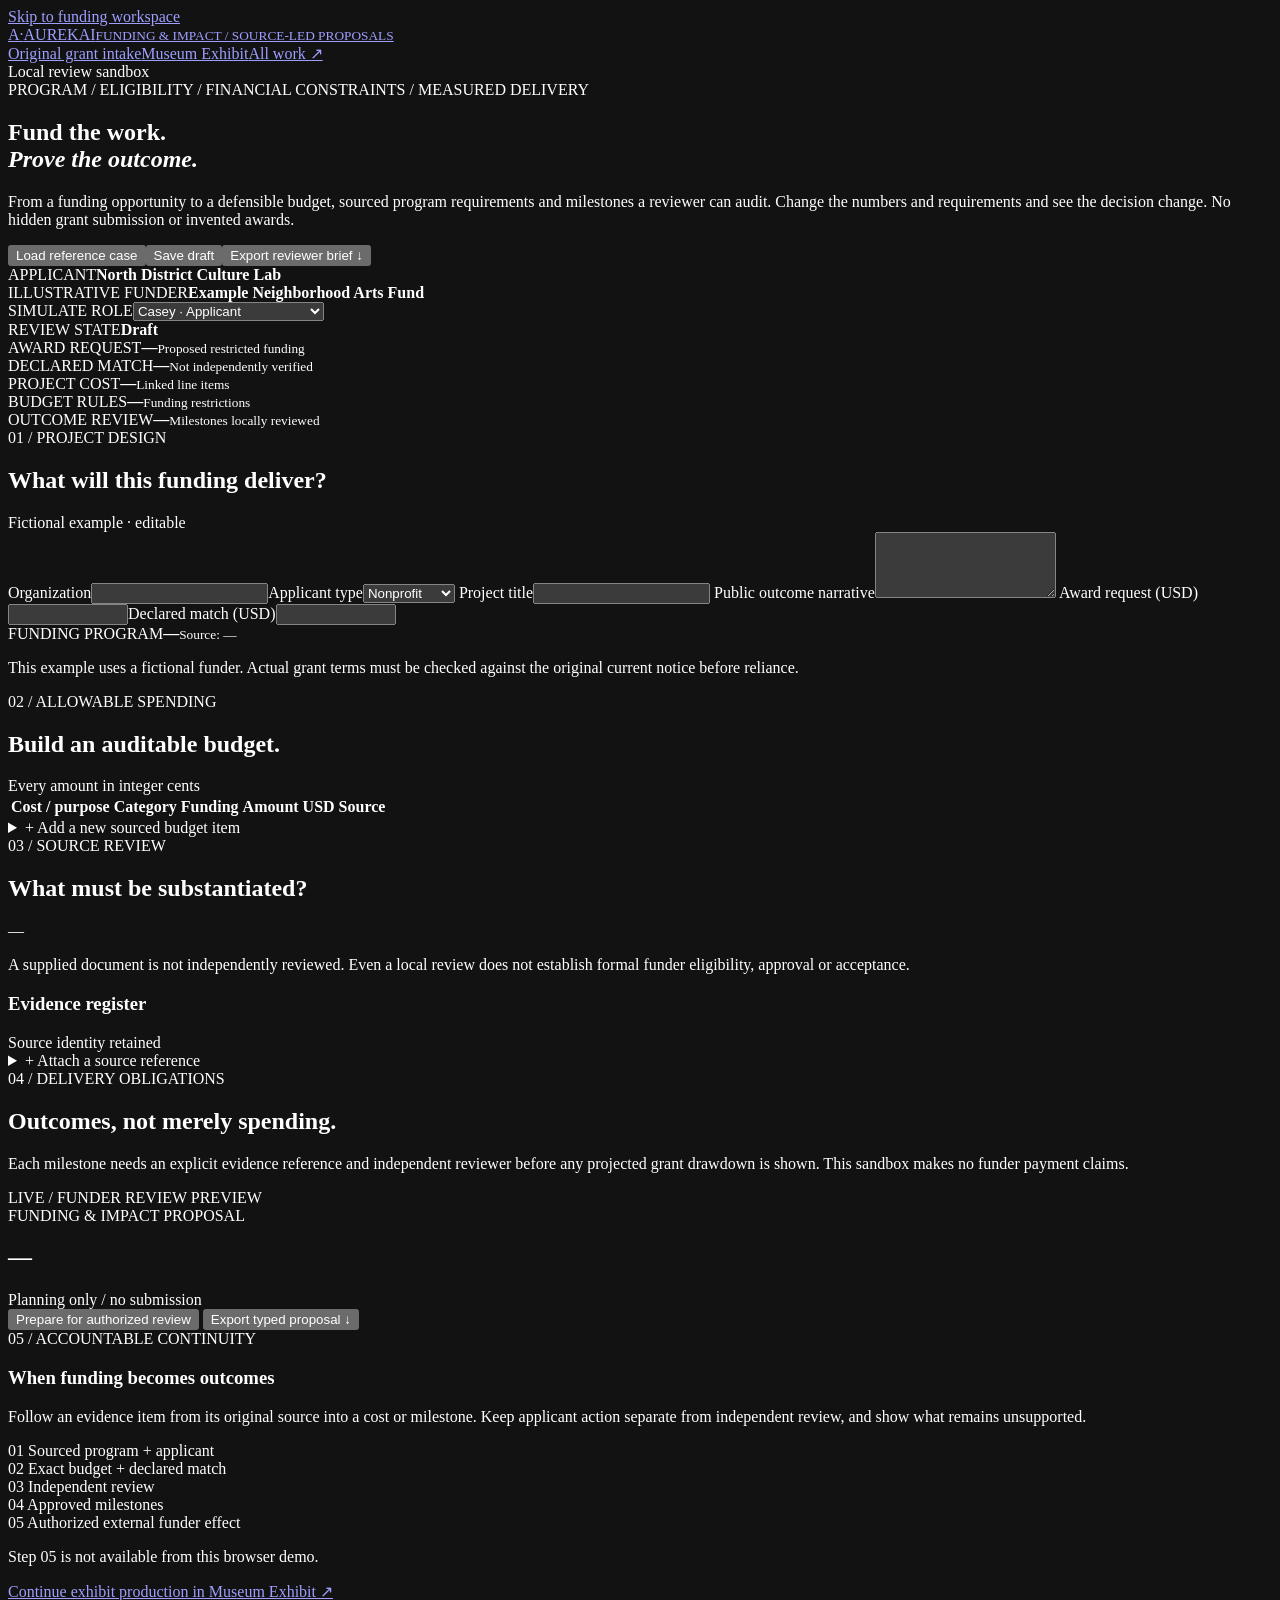
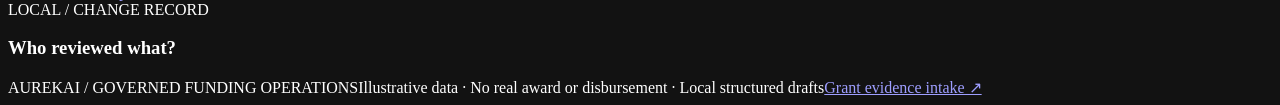
==== site/impact-studio/index.html @ 34d6b3d3 "feat(grant): customer funding and outcomes studio with budget scenario, evidence review and mileston" ====
<!doctype html><html lang="en"><head><meta charset="utf-8"><meta name="viewport" content="width=device-width,initial-scale=1">
<meta name="color-scheme" content="dark"><meta name="description" content="Aurekai Funding & Impact Studio: reconcile grant budgets, source review, match obligations, deliverables, milestones and applicant/funder evidence.">
<link rel="canonical" href="https://nickgonzales76017.github.io/pages-grant-evidence/impact-studio/">
<link rel="stylesheet" href="./studio.css"><script type="module" src="./studio.mjs"></script>
<title>Funding & Impact Studio · Aurekai</title></head><body>
<a class="skip" href="#workspace">Skip to funding workspace</a>
<header class="topbar">
<a href="../" class="brand"><span class="brand-mark">A·</span><span>AUREKAI<small>FUNDING & IMPACT / SOURCE-LED PROPOSALS</small></span></a>
<nav aria-label="Experience navigation"><a href="../">Original grant intake</a><a href="https://nickgonzales76017.github.io/pages-museum-exhibit/">Museum Exhibit</a><a href="https://nickgonzales76017.github.io/bonfyre/#experiences">All work ↗</a></nav>
<span class="state-pill">Local review sandbox</span>
</header>
<main id="workspace">
<section class="intro"><div class="eyebrow">PROGRAM / ELIGIBILITY / FINANCIAL CONSTRAINTS / MEASURED DELIVERY</div>
<div class="hero"><div><h1>Fund the work.<br><em>Prove the outcome.</em></h1>
<p>From a funding opportunity to a defensible budget, sourced program requirements and milestones a reviewer can audit. Change the numbers and requirements and see the decision change. No hidden grant submission or invented awards.</p></div>
<div class="head-actions"><button type="button" class="quiet" id="reset">Load reference case</button><button type="button" class="primary" id="save">Save draft</button><button type="button" class="outline" id="download">Export reviewer brief ↓</button></div></div>
</section>
<section class="identitybar">
<div class="identity-cell"><span>APPLICANT</span><strong id="organization">North District Culture Lab</strong></div>
<div class="identity-cell"><span>ILLUSTRATIVE FUNDER</span><strong id="funder">Example Neighborhood Arts Fund</strong></div>
<div class="identity-cell actor"><label for="actor">SIMULATE ROLE</label><select id="actor"><option value="casey">Casey · Applicant</option><option value="riley">Riley · Independent reviewer</option></select></div>
<div class="identity-cell"><span>REVIEW STATE</span><strong id="caseStatus">Draft</strong></div>
</section>
<section class="stats" aria-label="Funding balance and readiness">
<div class="stat"><span>AWARD REQUEST</span><strong id="requestMetric">—</strong><small>Proposed restricted funding</small></div>
<div class="stat"><span>DECLARED MATCH</span><strong id="matchMetric">—</strong><small>Not independently verified</small></div>
<div class="stat"><span>PROJECT COST</span><strong id="projectMetric">—</strong><small>Linked line items</small></div>
<div class="stat"><span>BUDGET RULES</span><strong id="rulesMetric">—</strong><small>Funding restrictions</small></div>
<div class="stat"><span>OUTCOME REVIEW</span><strong id="milestoneMetric">—</strong><small>Milestones locally reviewed</small></div>
</section>
<div class="editor-grid">
<div class="editor">
<section class="section" id="program">
<div class="section-head"><div><span class="eyebrow">01 / PROJECT DESIGN</span><h2>What will this funding deliver?</h2></div><span class="pill">Fictional example · editable</span></div>
<div class="form two-col">
<label>Organization<input id="applicant" maxlength="160"></label><label>Applicant type<select id="applicantType"><option value="nonprofit">Nonprofit</option><option value="municipality">Municipality</option><option value="individual">Individual</option><option value="business">Business</option><option value="other">Other</option></select></label>
<label class="wide">Project title<input id="title" maxlength="180"></label>
<label class="wide">Public outcome narrative<textarea id="narrative" rows="4" maxlength="3000"></textarea></label>
<label>Award request (USD)<input id="request" type="number" min="0" max="50000000" step=".01"></label><label>Declared match (USD)<input id="match" type="number" min="0" max="50000000" step=".01"></label>
</div>
<div class="program-link"><span>FUNDING PROGRAM</span><strong id="programName">—</strong><small id="programSource">Source: —</small><p>This example uses a fictional funder. Actual grant terms must be checked against the original current notice before reliance.</p></div>
</section>
<section class="section">
<div class="section-head"><div><span class="eyebrow">02 / ALLOWABLE SPENDING</span><h2>Build an auditable budget.</h2></div><span class="head-note">Every amount in integer cents</span></div>
<div class="budget-table-wrap"><table class="budget-table"><thead><tr><th>Cost / purpose</th><th>Category</th><th>Funding</th><th>Amount USD</th><th>Source</th></tr></thead><tbody id="budgetRows"></tbody></table></div>
<details class="add"><summary>+ Add a new sourced budget item</summary>
<form id="budgetForm" class="form two-col">
<label>Item identity<input name="id" pattern="[a-z][a-z0-9-]{2,70}" required placeholder="e.g. accessibility-kit"></label>
<label>Purpose<input name="label" required maxlength="160"></label>
<label>Category<select id="budgetKind" name="kind"></select></label>
<label>Funding stream<select name="funding"><option value="grant">Requested grant</option><option value="match">Declared match</option></select></label>
<label>Estimated cost USD<input name="total" required type="number" min="0" step=".01" value="0"></label>
<label>Cost source URL / fixture<input name="source" maxlength="600" required placeholder="https://…"></label>
<button type="submit" class="primary">Add cost line</button>
</form></details>
<div id="constraintBoard" class="constraints" aria-live="polite"></div>
</section>
<section class="section">
<div class="section-head"><div><span class="eyebrow">03 / SOURCE REVIEW</span><h2>What must be substantiated?</h2></div><span id="missingCount" class="head-note">—</span></div>
<p class="helper">A supplied document is not independently reviewed. Even a local review does not establish formal funder eligibility, approval or acceptance.</p>
<div id="requirements" class="requirement-list"></div>
<div class="evidence-header"><h3>Evidence register</h3><span>Source identity retained</span></div>
<div id="evidenceList" class="evidence-list"></div>
<details class="add"><summary>+ Attach a source reference</summary>
<form id="evidenceForm" class="form two-col"><label>Evidence ID<input name="id" pattern="[a-z][a-z0-9-]{2,70}" required placeholder="ev-audit-1"></label>
<label>Document name<input name="title" required maxlength="180"></label>
<label>Evidence kind<select id="evidenceKind" name="kind"></select></label>
<label>Supports requirement ID<input name="linkTo" maxlength="85" placeholder="e.g. org-status"></label>
<label class="wide">Original source URL<input name="source" maxlength="600" required placeholder="https://…"></label><button class="primary" type="submit">Register source</button></form>
</details>
</section>
<section class="section">
<div class="section-head"><div><span class="eyebrow">04 / DELIVERY OBLIGATIONS</span><h2>Outcomes, not merely spending.</h2></div></div>
<p class="helper">Each milestone needs an explicit evidence reference and independent reviewer before any projected grant drawdown is shown. This sandbox makes no funder payment claims.</p>
<div id="milestones" class="milestones"></div>
</section>
</div>
<aside class="sidebar">
<section class="preview">
<div class="preview-label">LIVE / FUNDER REVIEW PREVIEW</div><div class="paper">
<div class="paper-rule"></div><span class="paper-eyebrow">FUNDING & IMPACT PROPOSAL</span>
<h2 id="paperTitle">—</h2><div id="paperContent"></div>
<footer id="paperFooter">Planning only / no submission</footer>
</div>
<div class="preview-actions"><button class="primary" id="prepare" type="button">Prepare for authorized review</button>
<button id="yaff" class="outline" type="button">Export typed proposal ↓</button></div>
</section>
<section class="flow">
<div class="eyebrow">05 / ACCOUNTABLE CONTINUITY</div><h3>When funding becomes outcomes</h3>
<p>Follow an evidence item from its original source into a cost or milestone. Keep applicant action separate from independent review, and show what remains unsupported.</p>
<div class="flow-line"><span>01</span> Sourced program + applicant</div><div class="flow-line"><span>02</span> Exact budget + declared match</div>
<div class="flow-line"><span>03</span> Independent review</div><div class="flow-line"><span>04</span> Approved milestones</div>
<div class="flow-line"><span>05</span> Authorized external funder effect</div>
<p>Step 05 is not available from this browser demo.</p>
<a href="https://nickgonzales76017.github.io/pages-museum-exhibit/" rel="noopener noreferrer" target="_blank" class="related">Continue exhibit production in Museum Exhibit ↗</a>
</section>
<section class="journal-panel"><div class="eyebrow">LOCAL / CHANGE RECORD</div><h3>Who reviewed what?</h3>
<div id="audit" class="audit"></div></section>
</aside>
</div>
</main>
<footer class="page-foot"><span>AUREKAI / GOVERNED FUNDING OPERATIONS</span><span>Illustrative data · No real award or disbursement · Local structured drafts</span><a href="../">Grant evidence intake ↗</a></footer>
<div class="toast" id="toast" role="status" aria-live="polite"></div>
</body></html>
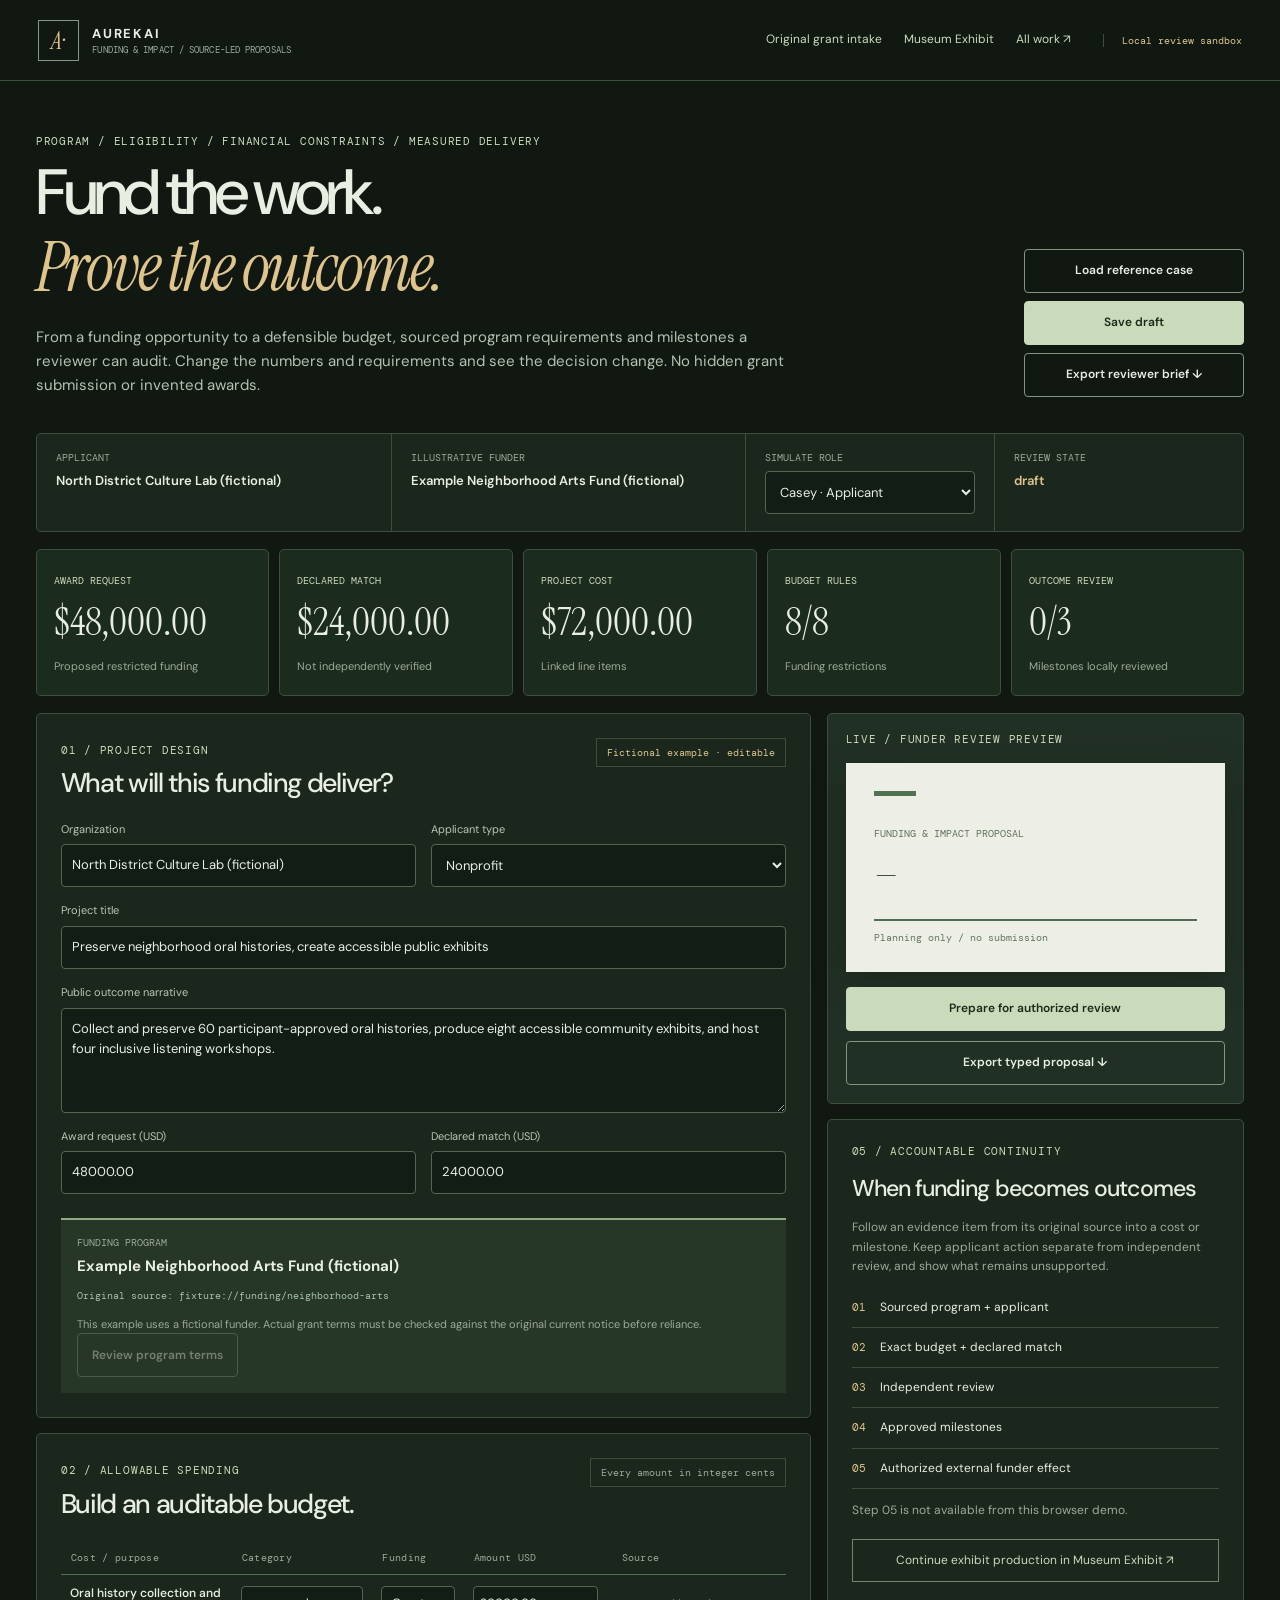
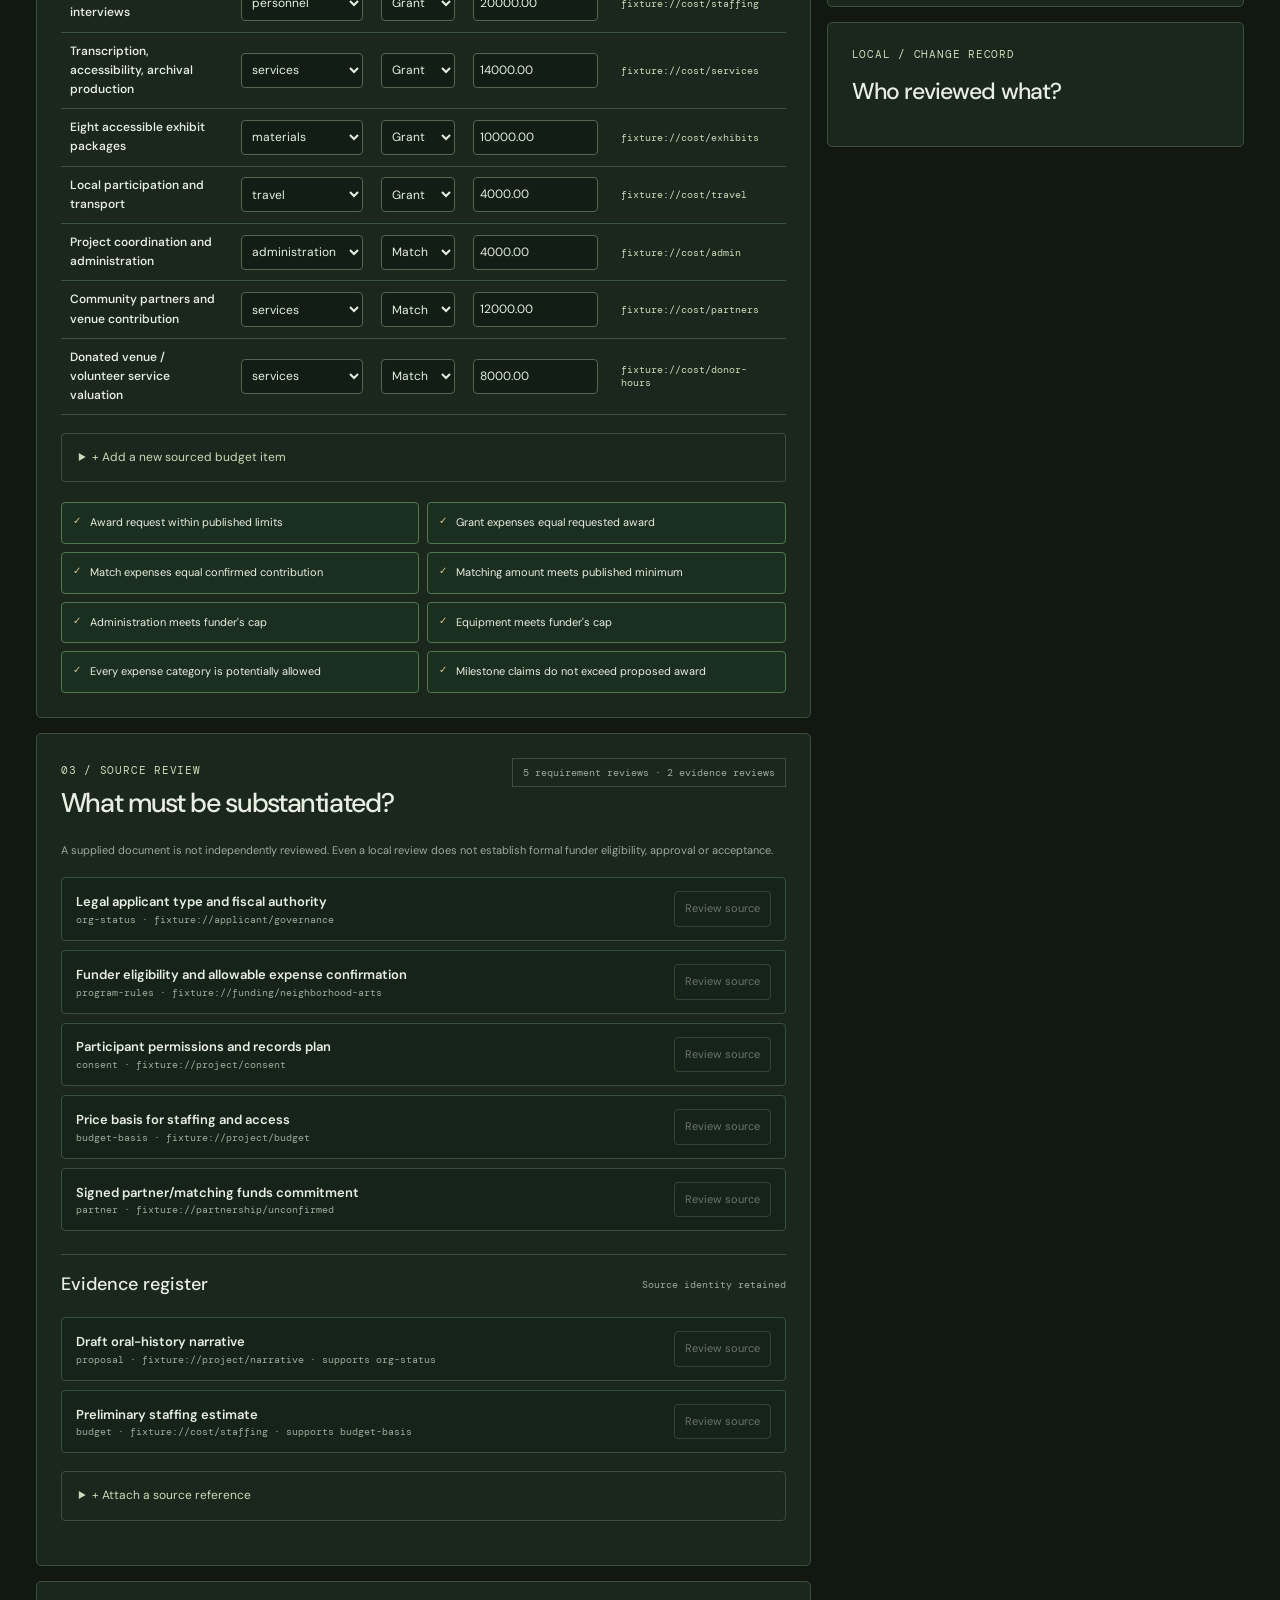
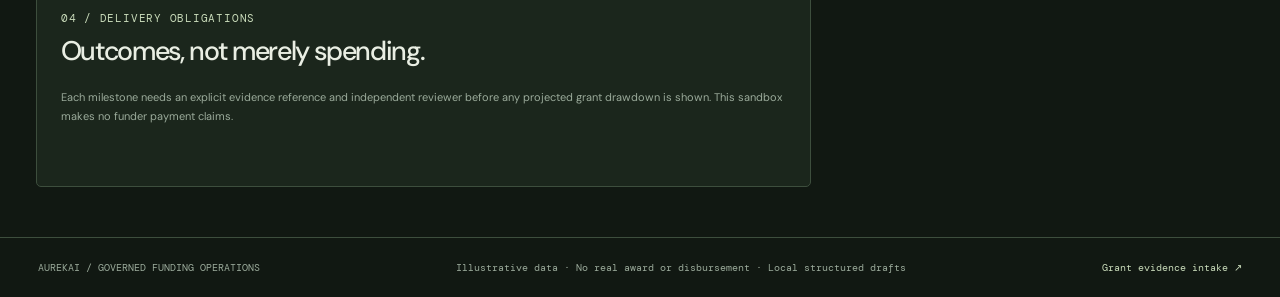
==== commit fe7fa41e: "fix(grant): provide explicit independent review control for the funding notice" ====
--- a/site/impact-studio/index.html
+++ b/site/impact-studio/index.html
@@ -38,7 +38,7 @@
 <label class="wide">Public outcome narrative<textarea id="narrative" rows="4" maxlength="3000"></textarea></label>
 <label>Award request (USD)<input id="request" type="number" min="0" max="50000000" step=".01"></label><label>Declared match (USD)<input id="match" type="number" min="0" max="50000000" step=".01"></label>
 </div>
-<div class="program-link"><span>FUNDING PROGRAM</span><strong id="programName">—</strong><small id="programSource">Source: —</small><p>This example uses a fictional funder. Actual grant terms must be checked against the original current notice before reliance.</p></div>
+<div class="program-link"><span>FUNDING PROGRAM</span><strong id="programName">—</strong><small id="programSource">Source: —</small><p>This example uses a fictional funder. Actual grant terms must be checked against the original current notice before reliance.</p><button id="reviewTerms" type="button" class="outline">Review program terms</button></div>
 </section>
 <section class="section">
 <div class="section-head"><div><span class="eyebrow">02 / ALLOWABLE SPENDING</span><h2>Build an auditable budget.</h2></div><span class="head-note">Every amount in integer cents</span></div>
--- a/site/impact-studio/studio.css
+++ b/site/impact-studio/studio.css
@@ -0,0 +1,14 @@
+@import url('https://fonts.googleapis.com/css2?family=DM+Sans:wght@400;500;600;700&family=DM+Mono:wght@400;500&family=Instrument+Serif:ital@0;1&display=swap');
+:root{color-scheme:dark;--bg:#111812;--ink:#e9eee3;--muted:#9bab9b;--mint:#c9dbba;--gold:#dfc58c;--line:#3d4e3d;--panel:#1b261c;--raised:#253628;--serif:'Instrument Serif',Georgia,serif;--sans:'DM Sans',system-ui,sans-serif;--mono:'DM Mono',monospace}
+*{box-sizing:border-box}body{margin:0;background:var(--bg);color:var(--ink);font:14px/1.6 var(--sans)}a{color:var(--mint);text-decoration:none}a:hover{color:var(--gold)}button,input,select,textarea{font:inherit}button{cursor:pointer}button:disabled{cursor:not-allowed;opacity:.4}input,select,textarea{background:#121e15;border:1px solid #546652;border-radius:4px;min-height:43px;padding:10px;color:var(--ink);font-size:13px;width:100%;max-width:100%}textarea{resize:vertical}input:focus,select:focus,textarea:focus{border-color:var(--gold);outline:none}:focus-visible{outline:2px solid var(--gold);outline-offset:3px}.skip{position:absolute;top:-99px;left:14px;padding:10px;background:#f8eddc;color:#132010}.skip:focus{top:15px}
+.topbar{min-height:81px;padding:15px clamp(20px,3vw,56px);display:flex;align-items:center;gap:32px;border-bottom:1px solid var(--line)}.brand{display:flex;gap:13px;align-items:center;color:var(--ink);font-weight:700;letter-spacing:.13em;font-size:13px}.brand-mark{border:1px solid #839884;height:41px;width:41px;display:grid;place-items:center;font:italic 24px var(--serif);color:var(--gold)}.brand small{display:block;font:9px var(--mono);color:var(--muted);letter-spacing:.01em}.topbar nav{display:flex;gap:22px;margin-left:auto}.topbar nav a{font-size:12px;white-space:nowrap}.state-pill{border-left:1px solid var(--line);padding-left:18px;color:var(--gold);font:10px var(--mono);white-space:nowrap}
+main{max-width:1600px;margin:auto;padding:0 clamp(16px,2.8vw,50px) 50px}.intro{padding:53px 0 36px}.eyebrow,.preview-label{font:11px var(--mono);color:var(--mint);letter-spacing:.07em}.hero{display:flex;gap:24px;align-items:flex-end;justify-content:space-between}.hero h1{font:500 clamp(46px,5vw,74px)/.97 var(--sans);letter-spacing:-.065em;margin:14px 0}.hero h1 em{font:italic 1.04em var(--serif);color:var(--gold);letter-spacing:-.035em}.hero p{max-width:750px;font-size:15px;color:#b4c2b0;margin:0}.head-actions{display:grid;gap:8px;min-width:220px;flex:none}.primary,.outline,.quiet{border:1px solid #839581;border-radius:4px;padding:10px 14px;min-height:44px;font-size:12px;font-weight:600;background:transparent;color:var(--ink);white-space:nowrap}.primary{background:var(--mint);color:#1b291b;border-color:var(--mint)}.primary:hover{background:#e5f2d6}.outline:hover,.quiet:hover{border-color:var(--gold);background:#30432c}
+.identitybar{display:grid;grid-template-columns:1fr 1fr .7fr .7fr;border:1px solid var(--line);background:var(--panel);border-radius:5px}.identity-cell{padding:17px 19px;border-right:1px solid var(--line);display:flex;flex-direction:column;gap:7px}.identity-cell:last-child{border:0}.identity-cell span,.identity-cell label{font:10px var(--mono);color:var(--muted)}.identity-cell strong{font-size:13px;font-weight:600}.identity-cell select{min-width:160px}.identity-cell:last-child strong{color:var(--gold)}.stats{display:grid;grid-template-columns:repeat(5,1fr);gap:10px;margin:17px 0}.stat{border:1px solid var(--line);background:#1b2b1d;padding:18px 17px;border-radius:5px;min-width:0}.stat span{font:10px var(--mono);color:var(--mint)}.stat strong{display:block;font:39px/1.23 var(--serif);margin:8px 0;white-space:nowrap}.stat small{font-size:11px;color:var(--muted)}
+.editor-grid{display:grid;grid-template-columns:minmax(0,1.28fr) minmax(345px,.69fr);align-items:start;gap:16px}.editor{display:grid;gap:15px;min-width:0}.section,.preview,.flow,.journal-panel{border:1px solid var(--line);background:var(--panel);border-radius:5px;padding:24px;min-width:0}.section-head{display:flex;align-items:flex-start;justify-content:space-between;gap:15px;margin-bottom:22px}.section-head h2{font-size:27px;letter-spacing:-.05em;font-weight:500;margin:8px 0 0;line-height:1.13}.pill,.head-note{font:10px var(--mono);border:1px solid var(--line);color:var(--gold);padding:7px 10px;white-space:nowrap}.head-note{color:var(--muted)}.form{display:grid;gap:15px}.two-col{grid-template-columns:repeat(2,minmax(0,1fr))}.form label{font-size:11px;color:#b7c8b4;display:grid;gap:6px}.form .wide{grid-column:1/-1}.program-link{background:#263627;border-top:2px solid #8eab82;margin-top:24px;padding:16px}.program-link span{display:block;font:10px var(--mono);color:var(--muted)}.program-link strong{display:block;margin:5px 0;font-size:15px}.program-link small{font:10px var(--mono);color:#a6c2aa;overflow-wrap:anywhere}.program-link p,.helper{font-size:11px;color:var(--muted);line-height:1.7;margin:9px 0 0}
+.budget-table-wrap{overflow-x:auto}.budget-table{width:100%;border-collapse:collapse;min-width:600px;font-size:12px}.budget-table th{text-align:left;font:10px var(--mono);letter-spacing:.03em;color:var(--muted);border-bottom:1px solid #557055;padding:10px}.budget-table td{border-bottom:1px solid #3d5440;padding:9px;vertical-align:middle}.budget-table td:first-child{font-weight:550;max-width:165px}.budget-table td input,.budget-table td select{font-size:12px;padding:6px;min-height:35px}.budget-table td input[type=number]{max-width:125px}.budget-table td .source{display:block;font:10px var(--mono);max-width:150px;word-break:break-word;color:var(--mint)}.add{border:1px solid var(--line);padding:14px 17px;margin:18px 0 20px;border-radius:4px}.add summary{font-size:12px;color:var(--mint);cursor:pointer}.add .form{padding-top:17px}.add .primary{justify-self:start}.constraints{display:grid;grid-template-columns:1fr 1fr;gap:8px}.constraint{border:1px solid #495d48;border-radius:4px;padding:11px;display:flex;gap:9px;align-items:start;font-size:11px;background:#1b2f21}.constraint.ok{border-color:#527853}.constraint.fail{border-color:#8c5f51;background:#32281e}.constraint i{font-style:normal;font:10px var(--mono);color:var(--gold);flex:none}
+.requirement-list,.evidence-list,.milestones{display:grid;gap:9px;margin:18px 0}.requirement,.evidence,.milestone{display:grid;grid-template-columns:minmax(0,1fr) auto;gap:15px;align-items:center;background:#15231a;border:1px solid #3a503e;padding:13px 14px;border-radius:4px}.requirement strong,.evidence strong,.milestone strong{display:block;font-size:13px;font-weight:600}.requirement small,.evidence small,.milestone small{display:block;font:10px var(--mono);color:var(--muted);overflow-wrap:anywhere}.requirement button,.evidence button,.milestone button{background:transparent;border:1px solid #5e795f;color:var(--ink);border-radius:4px;padding:8px 10px;font-size:11px}.requirement button:hover,.evidence button:hover,.milestone button:hover{border-color:var(--gold)}.reviewed{color:var(--mint)!important}.missing{color:var(--gold)!important}.evidence-header{border-top:1px solid var(--line);margin-top:23px;padding-top:15px;display:flex;justify-content:space-between;align-items:center}.evidence-header h3{font-weight:500;font-size:18px;margin:0}.evidence-header span{font:10px var(--mono);color:var(--muted)}.milestone .amount{color:var(--mint)}.milestone .progress{color:var(--gold)}.milestone input{max-width:230px;margin-top:8px}
+.sidebar{display:grid;gap:15px;position:sticky;top:15px}.preview{background:#213024;padding:18px}.preview-label{margin-bottom:17px}.paper{color:#253629;background:#edeee5;padding:28px;box-shadow:0 8px 38px #0003}.paper-rule{width:42px;height:5px;background:#507252;margin-bottom:25px}.paper-eyebrow{font:10px var(--mono);color:#60735e}.paper h2{font:34px/.98 var(--serif);margin:14px 0 23px;letter-spacing:-.025em}.paper h3{font:10px var(--mono);color:#526857;border-bottom:1px solid #c2c8b9;padding:0 0 7px;margin:23px 0 12px;text-transform:uppercase}.paper p,.paper li{font-size:11px;line-height:1.6}.paper ul{padding-left:17px}.paper .row{display:flex;justify-content:space-between;gap:9px;border-bottom:1px solid #d0d4c7;padding:8px 0;font-size:11px}.paper .row strong{font-weight:600;text-align:right}.paper footer{border-top:2px solid #526d55;margin-top:28px;padding-top:10px;font:10px var(--mono);color:#627662}.preview-actions{display:grid;gap:10px;margin-top:15px}.flow h3,.journal-panel h3{font-size:23px;font-weight:500;letter-spacing:-.04em;margin:12px 0}.flow p,.journal-panel p{font-size:12px;color:var(--muted)}.flow-line{padding:10px 0;border-bottom:1px solid var(--line);font-size:12px}.flow-line span{font:11px var(--mono);color:var(--gold);margin-right:11px}.related{display:block;text-align:center;border:1px solid #708470;padding:11px;margin-top:19px;font-size:12px}.audit{display:grid;gap:8px;max-height:380px;overflow:auto}.entry{border:1px solid #3c5541;background:#14231b;padding:11px;font-size:11px}.entry strong{display:block}.entry small{font:10px var(--mono);color:var(--muted)}.page-foot{display:flex;justify-content:space-between;gap:15px;flex-wrap:wrap;border-top:1px solid var(--line);padding:23px clamp(18px,3vw,50px);font:10px var(--mono);color:var(--muted)}.toast{position:fixed;right:20px;bottom:20px;max-width:min(420px,85vw);opacity:0;transition:opacity .2s;pointer-events:none;background:#d4e2c6;color:#1a2e1e;padding:14px 20px;border-radius:4px;border:1px solid #89a481;font-size:12px;box-shadow:0 12px 45px #0006}.toast.show{opacity:1}
+@media(max-width:1150px){.editor-grid{grid-template-columns:1fr}.sidebar{position:static;grid-template-columns:1fr 1fr}.journal-panel{grid-column:1/-1}.topbar nav{gap:10px}.state-pill{display:none}.stat strong{font-size:30px}}
+@media(max-width:790px){.topbar{flex-wrap:wrap}.topbar nav{order:3;width:100%;margin:0;overflow-x:auto}.hero{display:block}.head-actions{margin-top:25px;display:flex;flex-wrap:wrap}.identitybar{grid-template-columns:1fr 1fr}.identity-cell:nth-child(2){border:0}.stats{grid-template-columns:repeat(3,1fr)}.sidebar{grid-template-columns:1fr}.journal-panel{grid-column:auto}}
+@media(max-width:520px){main{padding:0 12px 24px}.intro{padding:30px 0}.hero h1{font-size:45px}.head-actions{display:grid}.stats{grid-template-columns:repeat(2,1fr);gap:7px}.stat{padding:13px}.stat strong{font-size:27px}.identitybar{grid-template-columns:1fr}.identity-cell{border:0;border-bottom:1px solid var(--line)}.section{padding:17px}.section-head h2{font-size:24px}.two-col,.constraints{grid-template-columns:1fr}.form .wide{grid-column:1}.paper{padding:22px}.paper h2{font-size:30px}}
+@media(prefers-reduced-motion:reduce){*{scroll-behavior:auto!important;transition:none!important}}
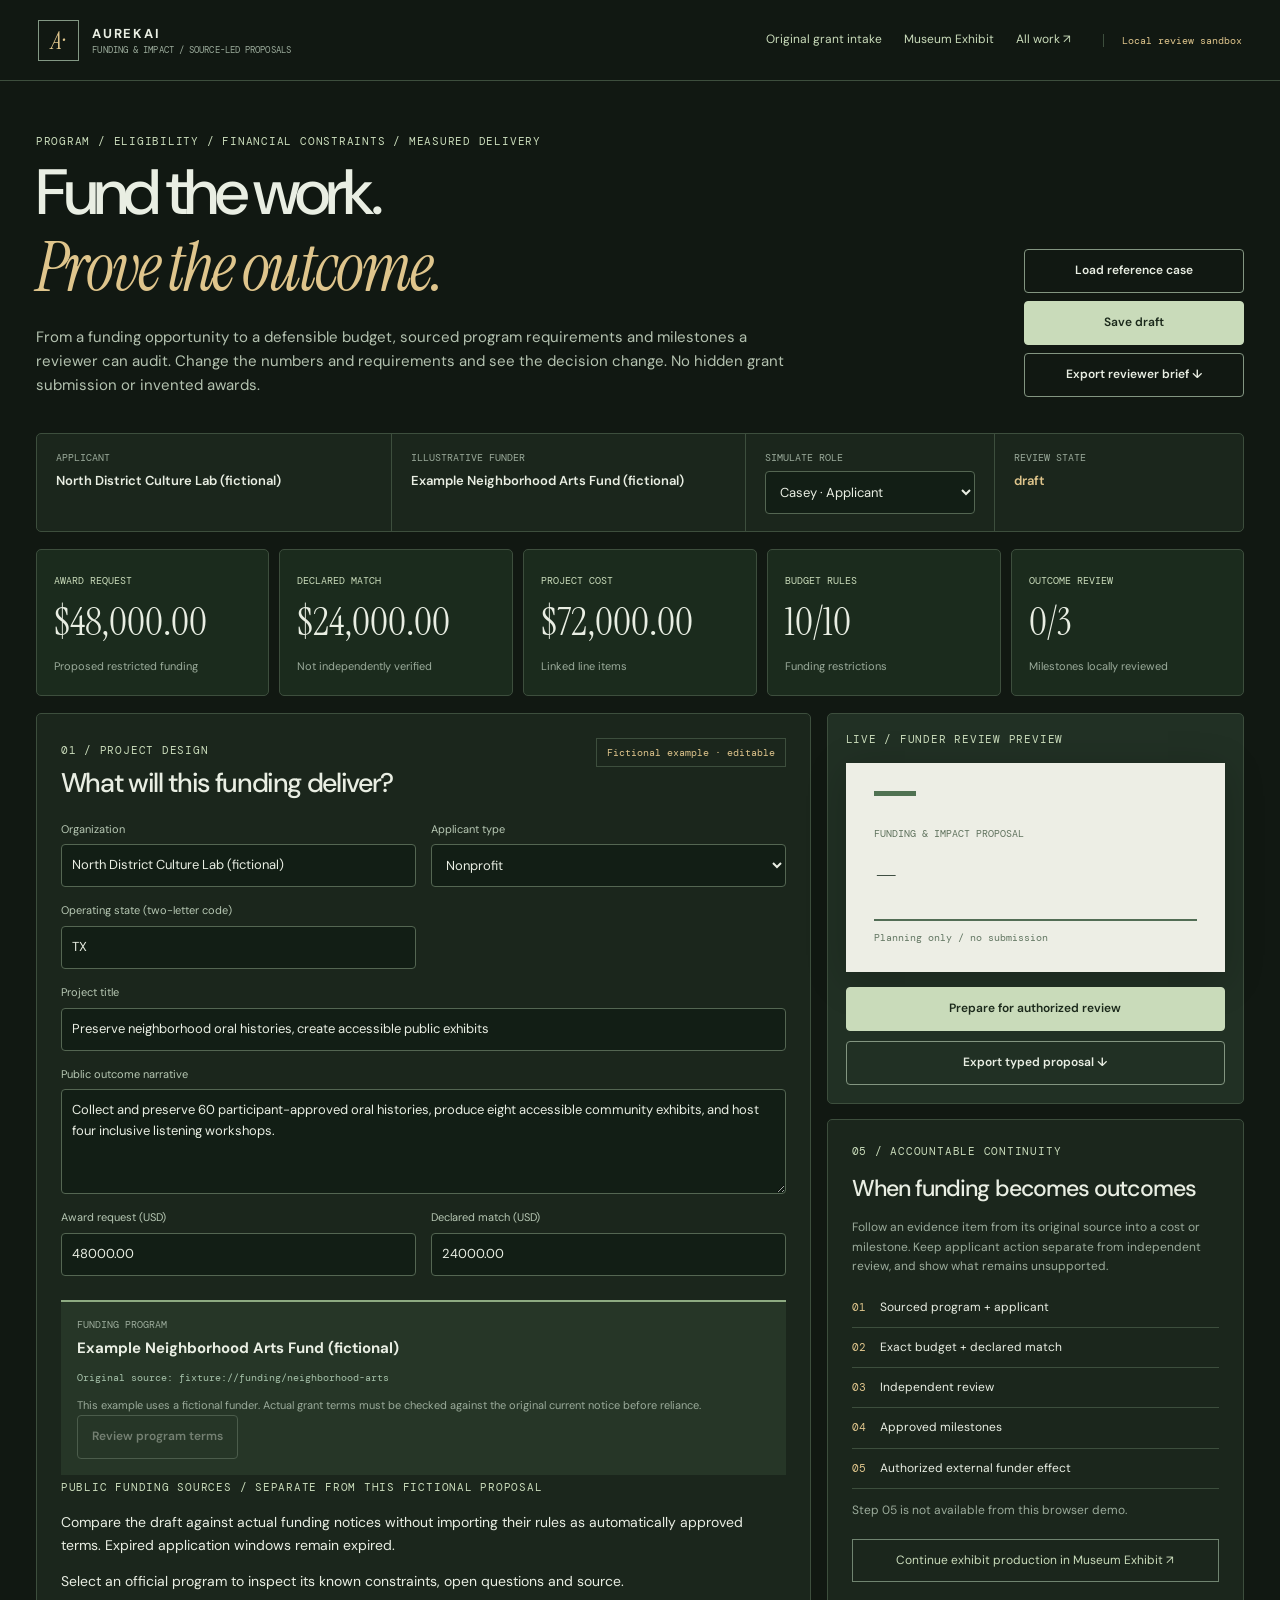
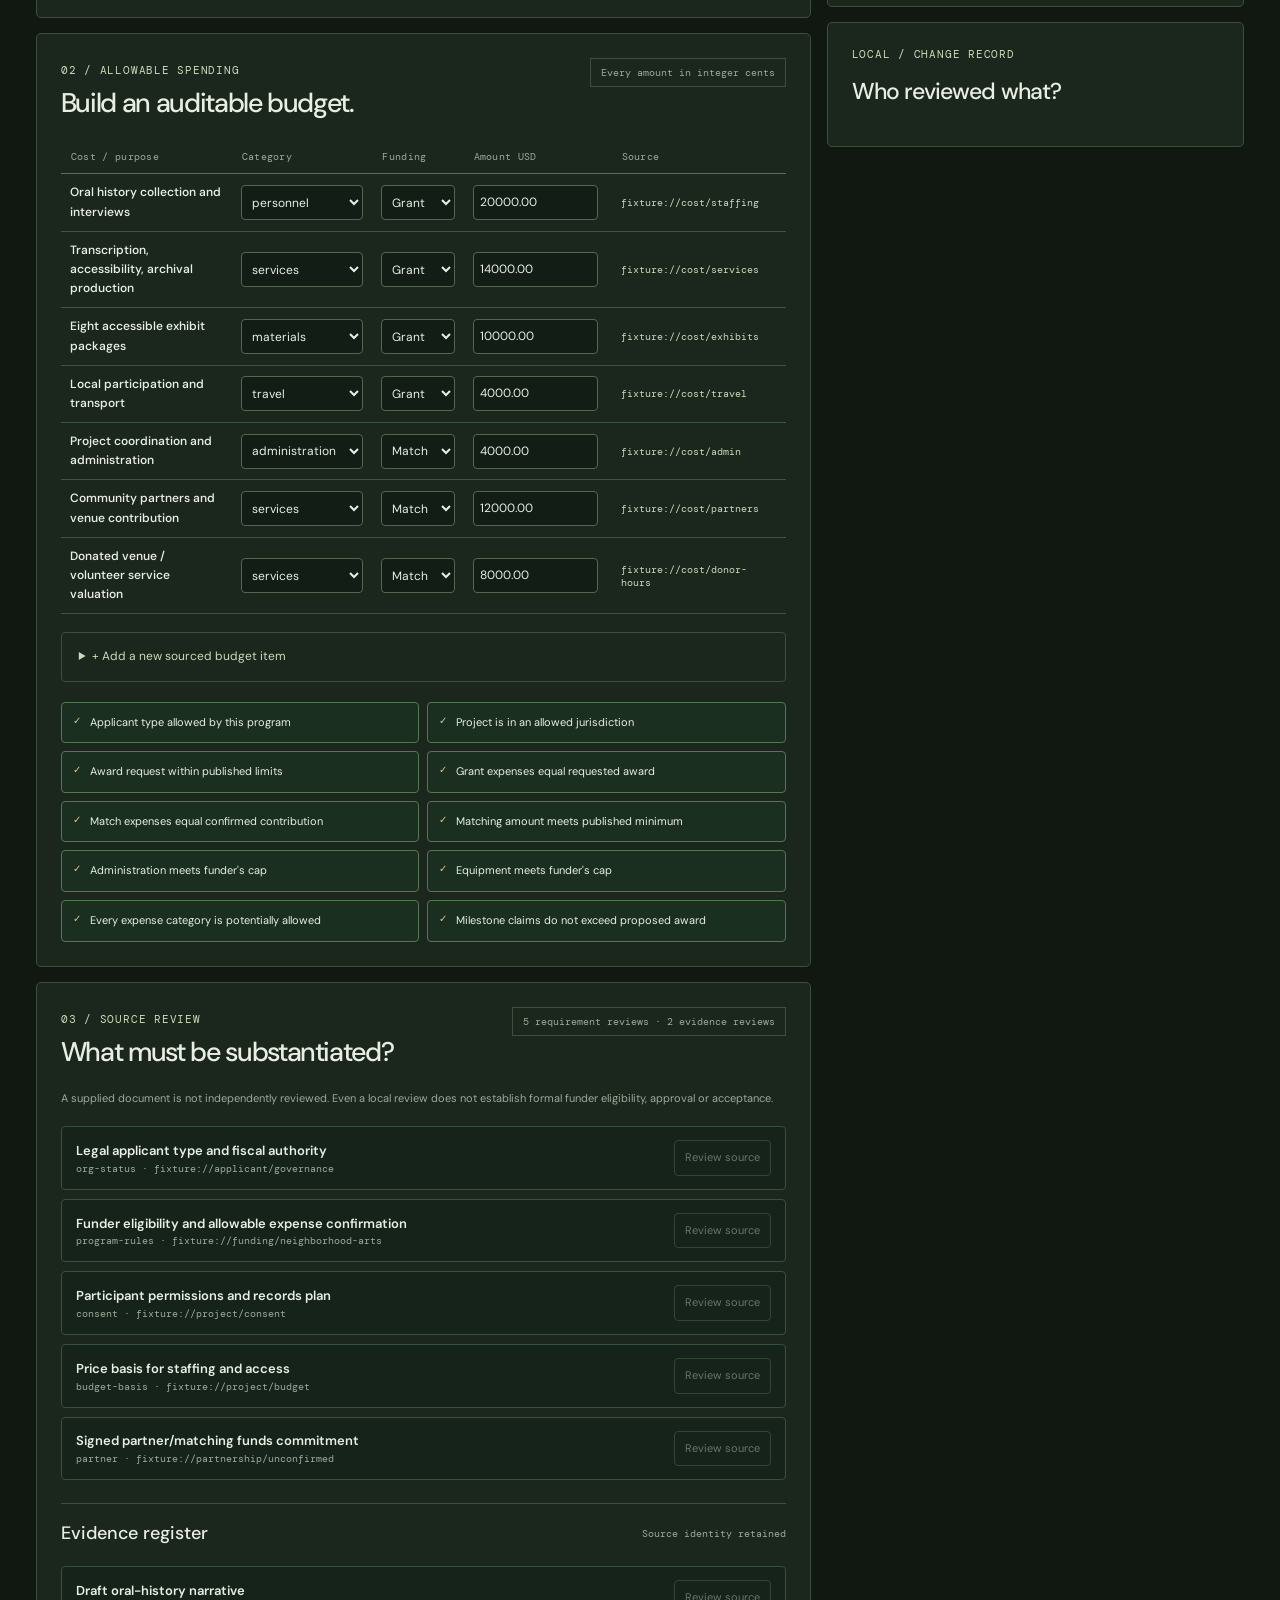
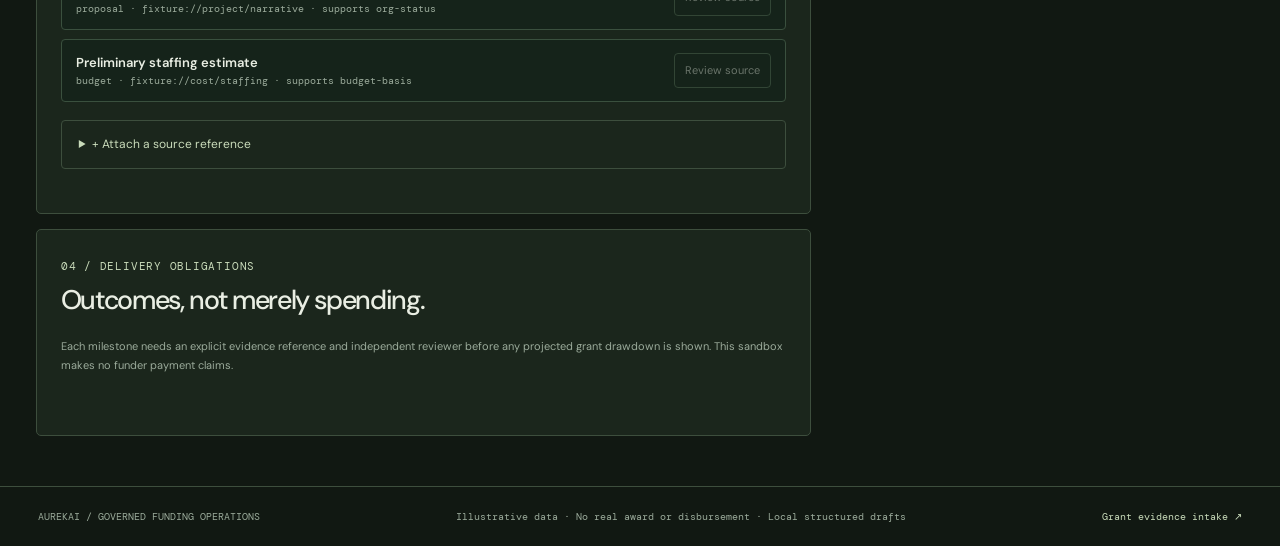
==== commit 89a9bbae: "feat(grant): expose actual public program-source comparator and applicant geography controls" ====
--- a/site/impact-studio/index.html
+++ b/site/impact-studio/index.html
@@ -34,11 +34,16 @@
 <div class="section-head"><div><span class="eyebrow">01 / PROJECT DESIGN</span><h2>What will this funding deliver?</h2></div><span class="pill">Fictional example · editable</span></div>
 <div class="form two-col">
 <label>Organization<input id="applicant" maxlength="160"></label><label>Applicant type<select id="applicantType"><option value="nonprofit">Nonprofit</option><option value="municipality">Municipality</option><option value="individual">Individual</option><option value="business">Business</option><option value="other">Other</option></select></label>
+<label>Operating state (two-letter code)<input id="projectState" maxlength="2" pattern="[A-Za-z]{2}" value="TX"></label>
 <label class="wide">Project title<input id="title" maxlength="180"></label>
 <label class="wide">Public outcome narrative<textarea id="narrative" rows="4" maxlength="3000"></textarea></label>
 <label>Award request (USD)<input id="request" type="number" min="0" max="50000000" step=".01"></label><label>Declared match (USD)<input id="match" type="number" min="0" max="50000000" step=".01"></label>
 </div>
 <div class="program-link"><span>FUNDING PROGRAM</span><strong id="programName">—</strong><small id="programSource">Source: —</small><p>This example uses a fictional funder. Actual grant terms must be checked against the original current notice before reliance.</p><button id="reviewTerms" type="button" class="outline">Review program terms</button></div>
+<div class="official-programs"><span class="eyebrow">PUBLIC FUNDING SOURCES / SEPARATE FROM THIS FICTIONAL PROPOSAL</span>
+<p>Compare the draft against actual funding notices without importing their rules as automatically approved terms. Expired application windows remain expired.</p>
+<div id="knownPrograms" class="known-programs"></div><div id="programComparison" class="program-comparison" role="status">Select an official program to inspect its known constraints, open questions and source.</div>
+</div>
 </section>
 <section class="section">
 <div class="section-head"><div><span class="eyebrow">02 / ALLOWABLE SPENDING</span><h2>Build an auditable budget.</h2></div><span class="head-note">Every amount in integer cents</span></div>
